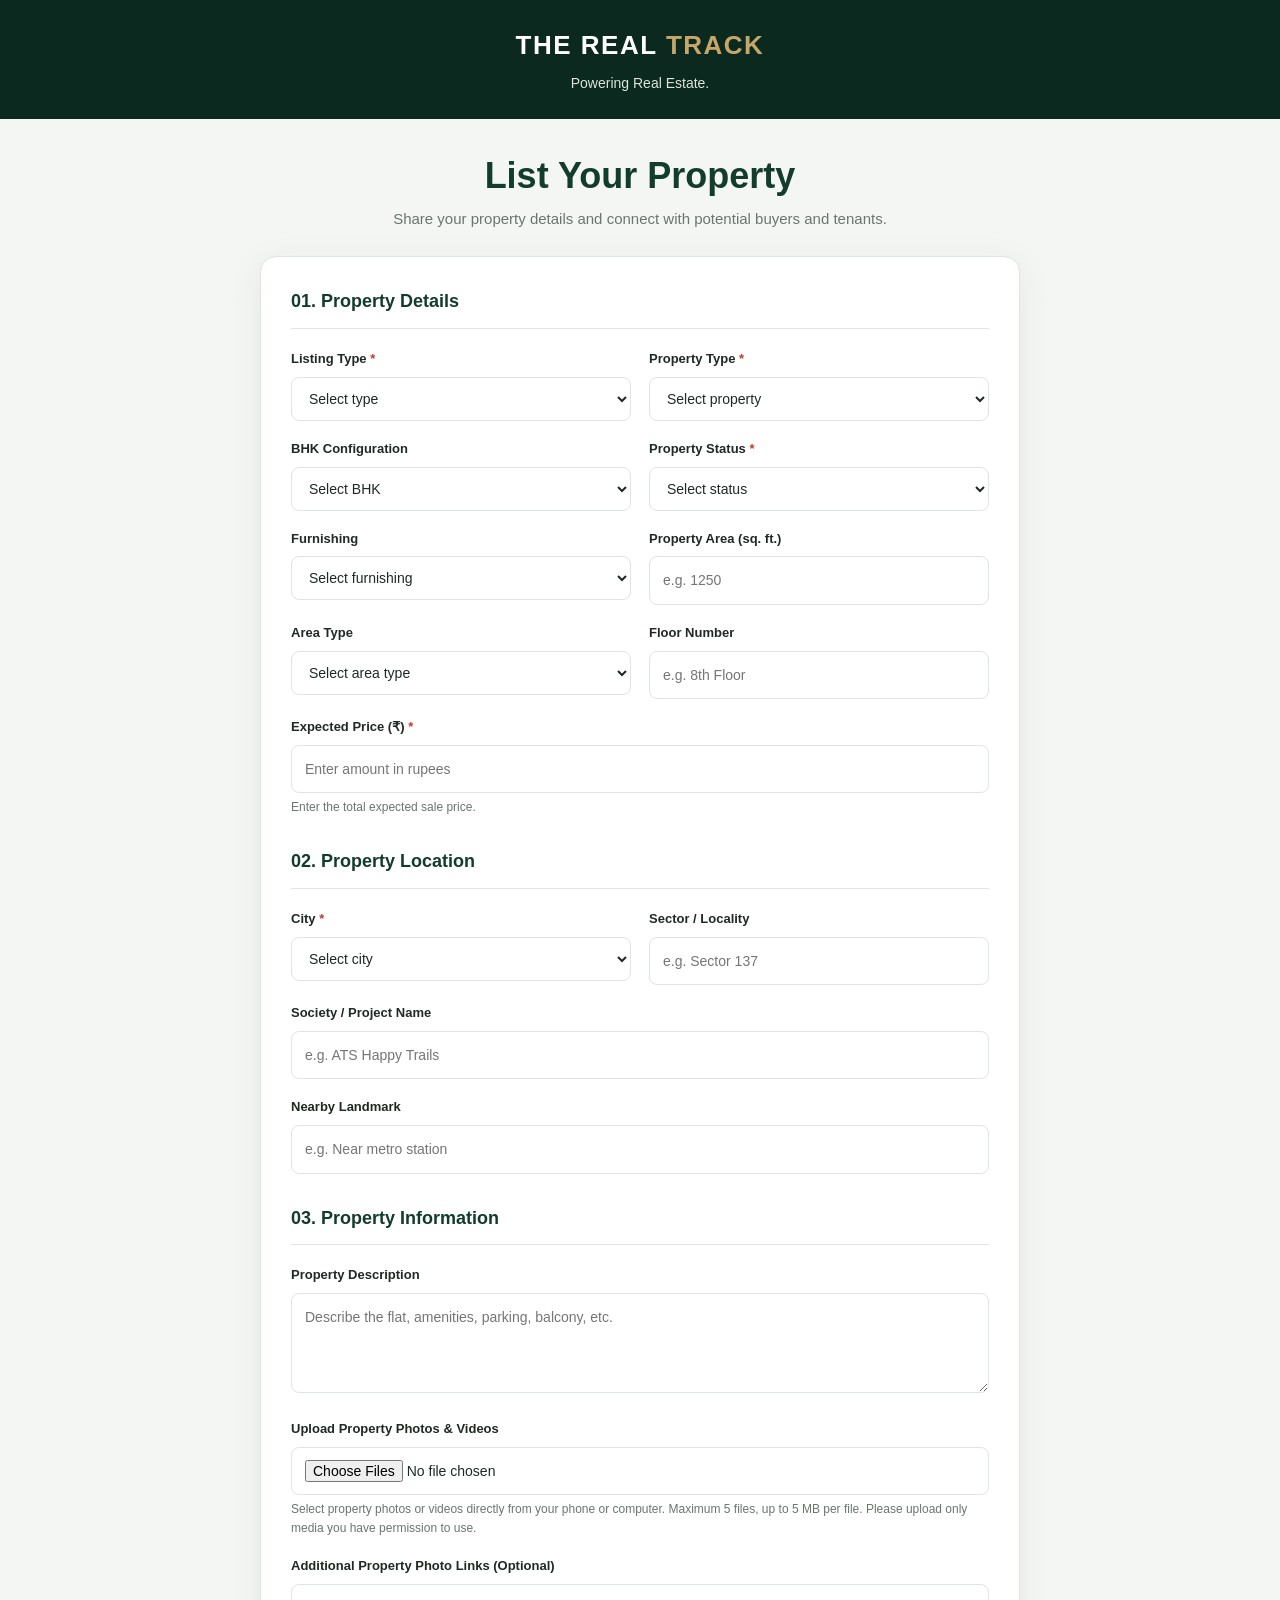
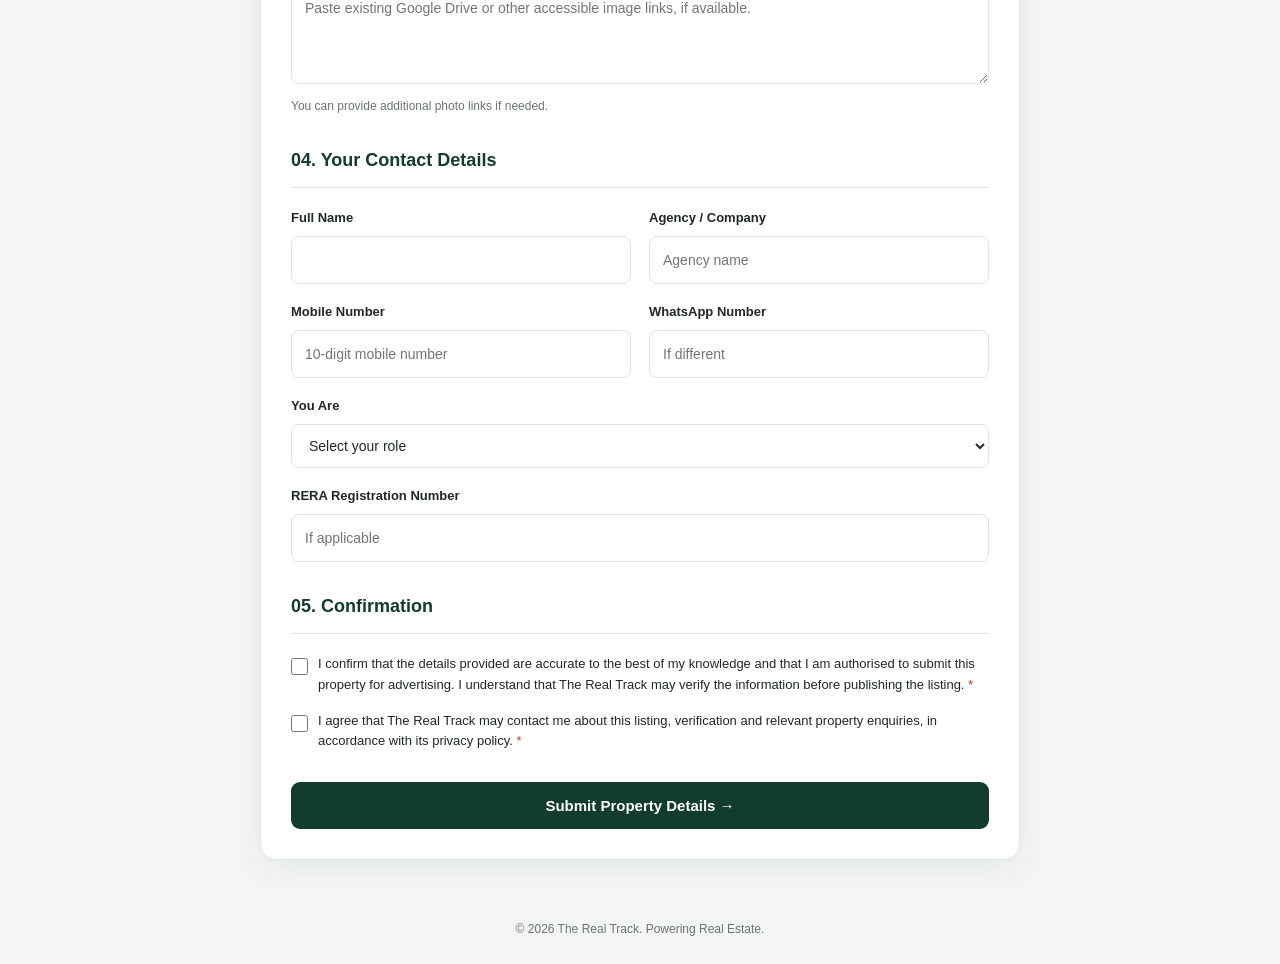
==== index.html @ ac091682 "chnage in code" ====
<!DOCTYPE html>
<html lang="en">

<head>
    <meta charset="UTF-8" />
    <meta name="viewport" content="width=device-width, initial-scale=1.0" />

    <title>List Your Property | The Real Track</title>

    <meta name="description"
        content="List your property with The Real Track and connect with potential buyers and tenants." />
        <link rel="stylesheet" href="style.css" />
</head>

<body>

    <header class="header">
        <div class="brand">THE REAL <span>TRACK</span></div>
        <p>Powering Real Estate.</p>
    </header>

    <main class="container">

        <div class="intro">
            <h1>List Your Property</h1>
            <p>
                Share your property details and connect with potential buyers
                and tenants.
            </p>
        </div>

        <div class="form-card">

            <div id="status" role="status" aria-live="polite"></div>

            <form id="propertyForm">

                <!-- PROPERTY DETAILS -->
                <section class="section">
                    <h2 class="section-heading">01. Property Details</h2>

                    <div class="grid">

                        <div class="field">
                            <label for="listingType">
                                Listing Type <span class="required">*</span>
                            </label>
                            <select id="listingType" name="listingType" required>
                                <option value="">Select type</option>
                                <option value="Sale">For Sale</option>
                                <option value="Rent">For Rent</option>
                            </select>
                        </div>

                        <div class="field">
                            <label for="propertyType">
                                Property Type <span class="required">*</span>
                            </label>
                            <select id="propertyType" name="propertyType" required>
                                <option value="">Select property</option>
                                <option value="Apartment / Flat">Apartment / Flat</option>
                                <option value="Independent House">Independent House</option>
                                <option value="Villa">Villa</option>
                                <option value="Builder Floor">Builder Floor</option>
                                <option value="Plot">Plot</option>
                                <option value="Commercial">Commercial Property</option>
                                <option value="Other">Other</option>
                            </select>
                        </div>

                        <div class="field">
                            <label for="bhk">BHK Configuration</label>
                            <select id="bhk" name="bhk">
                                <option value="">Select BHK</option>
                                <option value="Studio">Studio</option>
                                <option value="1 BHK">1 BHK</option>
                                <option value="2 BHK">2 BHK</option>
                                <option value="3 BHK">3 BHK</option>
                                <option value="4 BHK">4 BHK</option>
                                <option value="5+ BHK">5+ BHK</option>
                                <option value="Not Applicable">Not Applicable</option>
                            </select>
                        </div>

                        <div class="field">
                            <label for="status">
                                Property Status <span class="required">*</span>
                            </label>
                            <select id="statusProperty" name="propertyStatus" required>
                                <option value="">Select status</option>
                                <option value="Ready to Move">Ready to Move</option>
                                <option value="Under Construction">Under Construction</option>
                            </select>
                        </div>

                        <div class="field">
                            <label for="furnishing">Furnishing</label>
                            <select id="furnishing" name="furnishing">
                                <option value="">Select furnishing</option>
                                <option value="Fully Furnished">Fully Furnished</option>
                                <option value="Semi-Furnished">Semi-Furnished</option>
                                <option value="Unfurnished">Unfurnished</option>
                            </select>
                        </div>

                        <div class="field">
                            <label for="area">Property Area (sq. ft.)</label>
                            <input type="number" id="area" name="area" min="1" placeholder="e.g. 1250" />
                        </div>

                        <div class="field">
                            <label for="areaType">Area Type</label>
                            <select id="areaType" name="areaType">
                                <option value="">Select area type</option>
                                <option value="Carpet Area">Carpet Area</option>
                                <option value="Built-up Area">Built-up Area</option>
                                <option value="Super Built-up Area">Super Built-up Area</option>
                            </select>
                        </div>

                        <div class="field">
                            <label for="floor">Floor Number</label>
                            <input type="text" id="floor" name="floor" placeholder="e.g. 8th Floor" />
                        </div>

                        <div class="field full">
                            <label for="price">
                                <span id="priceLabel">Expected Price (₹)</span>
                                <span class="required">*</span>
                            </label>
                            <input type="number" id="price" name="price" min="1" step="any"
                                placeholder="Enter amount in rupees" required />
                            <p class="help-text" id="priceHelp">
                                Enter the total expected sale price.
                            </p>
                        </div>

                    </div>
                </section>

                <!-- LOCATION -->
                <section class="section">
                    <h2 class="section-heading">02. Property Location</h2>

                    <div class="grid">

                        <div class="field">
                            <label for="city">
                                City <span class="required">*</span>
                            </label>
                            <select id="city" name="city" required>
                                <option value="">Select city</option>
                                <option value="Noida">Noida</option>
                                <option value="Greater Noida">Greater Noida</option>
                                <option value="Greater Noida West">Greater Noida West</option>
                                <option value="Other">Other</option>
                            </select>
                        </div>

                        <div class="field">
                            <label for="locality">
                                Sector / Locality 
                            </label>
                            <input type="text" id="locality" name="locality" placeholder="e.g. Sector 137" required />
                        </div>

                        <div class="field full">
                            <label for="society">Society / Project Name</label>
                            <input type="text" id="society" name="society" placeholder="e.g. ATS Happy Trails" />
                        </div>

                        <div class="field full">
                            <label for="landmark">Nearby Landmark</label>
                            <input type="text" id="landmark" name="landmark" placeholder="e.g. Near metro station" />
                        </div>

                    </div>
                </section>

                <!-- DESCRIPTION -->
                <section class="section">
                    <h2 class="section-heading">03. Property Information</h2>

                    <div class="grid">

                        <div class="field full">
                            <label for="description">Property Description</label>
                            <textarea id="description" name="description" maxlength="2000"
                                placeholder="Describe the flat, amenities, parking, balcony, etc."></textarea>
                        </div>
                        <div class="field full">
                            <label for="propertyMedia">Upload Property Photos &amp; Videos</label>

                            <input type="file" id="propertyMedia" name="propertyMedia"
                                accept="image/jpeg,image/png,image/webp,image/gif,video/mp4,video/quicktime,video/webm"
                                multiple />

                            <p class="help-text">
                                Select property photos or videos directly from your phone or computer.
                                Maximum 5 files, up to 5 MB per file. Please upload only media you have
                                permission to use.
                            </p>

                            <div id="mediaPreview" aria-live="polite"></div>
                        </div>

                        <div class="field full">
                            <label for="photoLinks">Additional Property Photo Links (Optional)</label>

                            <textarea id="photoLinks" name="photoLinks"
                                placeholder="Paste existing Google Drive or other accessible image links, if available."></textarea>

                            <p class="help-text">
                                You can provide additional photo links if needed.
                            </p>
                        </div>

                    </div>
                </section>

                <!-- AGENT DETAILS -->
                <section class="section">
                    <h2 class="section-heading">04. Your Contact Details</h2>

                    <div class="grid">

                        <div class="field">
                            <label for="agentName">
                                Full Name 
                            </label>
                            <input type="text" id="agentName" name="agentName" autocomplete="name" maxlength="100"
                                required />
                        </div>

                        <div class="field">
                            <label for="agency">Agency / Company</label>
                            <input type="text" id="agency" name="agency" maxlength="150" placeholder="Agency name" />
                        </div>

                        <div class="field">
                            <label for="phone">
                                Mobile Number 
                            </label>
                            <input type="tel" id="phone" name="phone" autocomplete="tel" inputmode="numeric"
                                pattern="[6-9][0-9]{9}" maxlength="10" placeholder="10-digit mobile number"
                                title="Enter a valid 10-digit Indian mobile number"  />
                        </div>

                        <div class="field">
                            <label for="whatsapp">WhatsApp Number</label>
                            <input type="tel" id="whatsapp" name="whatsapp" inputmode="numeric" pattern="[6-9][0-9]{9}"
                                maxlength="10" placeholder="If different"
                                title="Enter a valid 10-digit Indian mobile number" />
                        </div>

                        <div class="field full">
                            <label for="role">
                                You Are 
                            </label>
                            <select id="role" name="role" required>
                                <option value="">Select your role</option>
                                <option value="Agent / Broker">Agent / Broker</option>
                                <option value="Property Owner">Property Owner</option>
                                <option value="Authorised Representative">
                                    Authorised Representative
                                </option>
                            </select>
                        </div>

                        <div class="field full">
                            <label for="rera">RERA Registration Number</label>
                            <input type="text" id="rera" name="rera" maxlength="100" placeholder="If applicable" />
                        </div>

                    </div>
                </section>

                <!-- CONSENT -->
                <section class="section">
                    <h2 class="section-heading">05. Confirmation</h2>

                    <div class="checkbox-row">
                        <input type="checkbox" id="permission" name="permission" value="Yes" required />
                        <label for="permission">
                            I confirm that the details provided are accurate to the best
                            of my knowledge and that I am authorised to submit this property
                            for advertising. I understand that The Real Track may verify
                            the information before publishing the listing.
                            <span class="required">*</span>
                        </label>
                    </div>

                    <div class="checkbox-row">
                        <input type="checkbox" id="contactConsent" name="contactConsent" value="Yes" required />
                        <label for="contactConsent">
                            I agree that The Real Track may contact me about this listing,
                            verification and relevant property enquiries, in accordance
                            with its privacy policy.
                            <span class="required">*</span>
                        </label>
                    </div>

                </section>

                <button type="submit" class="submit-btn" id="submitBtn">
                    Submit Property Details →
                </button>

            </form>
        </div>
    </main>

    <footer class="footer">
        © <span id="year"></span> The Real Track. Powering Real Estate.
    </footer>
    <script src="script.js"></script>
</body>

</html>
---- style.css ----
:root {
            --primary: #123d2c;
            --primary-dark: #0b291e;
            --accent: #c6a76a;
            --background: #f4f6f3;
            --text: #202923;
            --muted: #6b756e;
            --border: #dfe5df;
            --white: #ffffff;
            --success: #176b3a;
            --error: #b42318;
        }

        * {
            box-sizing: border-box;
            margin: 0;
            padding: 0;
        }

        body {
            font-family: Arial, Helvetica, sans-serif;
            background: var(--background);
            color: var(--text);
            line-height: 1.6;
        }

        .header {
            background: var(--primary-dark);
            color: var(--white);
            padding: 25px 20px;
            text-align: center;
        }

        .brand {
            font-size: 26px;
            font-weight: 800;
            letter-spacing: 1.5px;
        }

        .brand span {
            color: var(--accent);
        }

        .header p {
            margin-top: 5px;
            font-size: 14px;
            color: #dce6df;
        }

        .container {
            width: min(760px, calc(100% - 30px));
            margin: 35px auto;
        }

        .intro {
            text-align: center;
            margin-bottom: 25px;
        }

        .intro h1 {
            font-size: clamp(26px, 5vw, 36px);
            color: var(--primary);
            line-height: 1.2;
            margin-bottom: 10px;
        }

        .intro p {
            color: var(--muted);
            font-size: 15px;
        }

        .form-card {
            background: var(--white);
            border-radius: 16px;
            padding: 30px;
            box-shadow: 0 8px 35px rgba(18, 61, 44, 0.07);
            border: 1px solid var(--border);
        }

        .section {
            margin-bottom: 30px;
        }

        .section-heading {
            color: var(--primary);
            font-size: 18px;
            font-weight: 700;
            padding-bottom: 12px;
            margin-bottom: 20px;
            border-bottom: 1px solid var(--border);
        }

        .grid {
            display: grid;
            grid-template-columns: repeat(2, minmax(0, 1fr));
            gap: 18px;
        }

        .field {
            min-width: 0;
        }

        .field.full {
            grid-column: 1 / -1;
        }

        label {
            display: block;
            font-size: 13px;
            font-weight: 700;
            margin-bottom: 7px;
        }

        .required {
            color: #c0392b;
        }

        input,
        select,
        textarea {
            width: 100%;
            padding: 12px 13px;
            border: 1px solid var(--border);
            border-radius: 8px;
            font: inherit;
            font-size: 14px;
            color: var(--text);
            background: var(--white);
            outline: none;
            transition: border-color 0.2s, box-shadow 0.2s;
        }

        input:focus,
        select:focus,
        textarea:focus {
            border-color: var(--primary);
            box-shadow: 0 0 0 3px rgba(18, 61, 44, 0.09);
        }

        textarea {
            min-height: 100px;
            resize: vertical;
        }

        .help-text {
            color: var(--muted);
            font-size: 12px;
            margin-top: 5px;
        }

        .checkbox-row {
            display: flex;
            align-items: flex-start;
            gap: 10px;
            margin-top: 15px;
        }

        .checkbox-row input {
            width: 17px;
            height: 17px;
            margin-top: 4px;
            flex-shrink: 0;
        }

        .checkbox-row label {
            font-weight: 400;
            font-size: 13px;
            margin: 0;
        }

        .submit-btn {
            width: 100%;
            padding: 15px;
            border: none;
            border-radius: 9px;
            background: var(--primary);
            color: var(--white);
            font-size: 15px;
            font-weight: 700;
            cursor: pointer;
            transition: background 0.2s, transform 0.2s;
        }

        .submit-btn:hover {
            background: var(--primary-dark);
            transform: translateY(-1px);
        }

        .submit-btn:disabled {
            opacity: 0.65;
            cursor: not-allowed;
            transform: none;
        }

        #status {
            display: none;
            padding: 13px;
            border-radius: 8px;
            margin-bottom: 18px;
            font-size: 14px;
        }

        #status.success {
            display: block;
            background: #e9f7ee;
            color: var(--success);
        }

        #status.error {
            display: block;
            background: #fcebea;
            color: var(--error);
        }

        .footer {
            text-align: center;
            padding: 25px 15px;
            font-size: 12px;
            color: var(--muted);
        }

        @media (max-width: 560px) {
            .form-card {
                padding: 20px 16px;
            }

            .grid {
                grid-template-columns: 1fr;
                gap: 15px;
            }

            .field.full {
                grid-column: auto;
            }

            .container {
                margin: 25px auto;
            }
        }
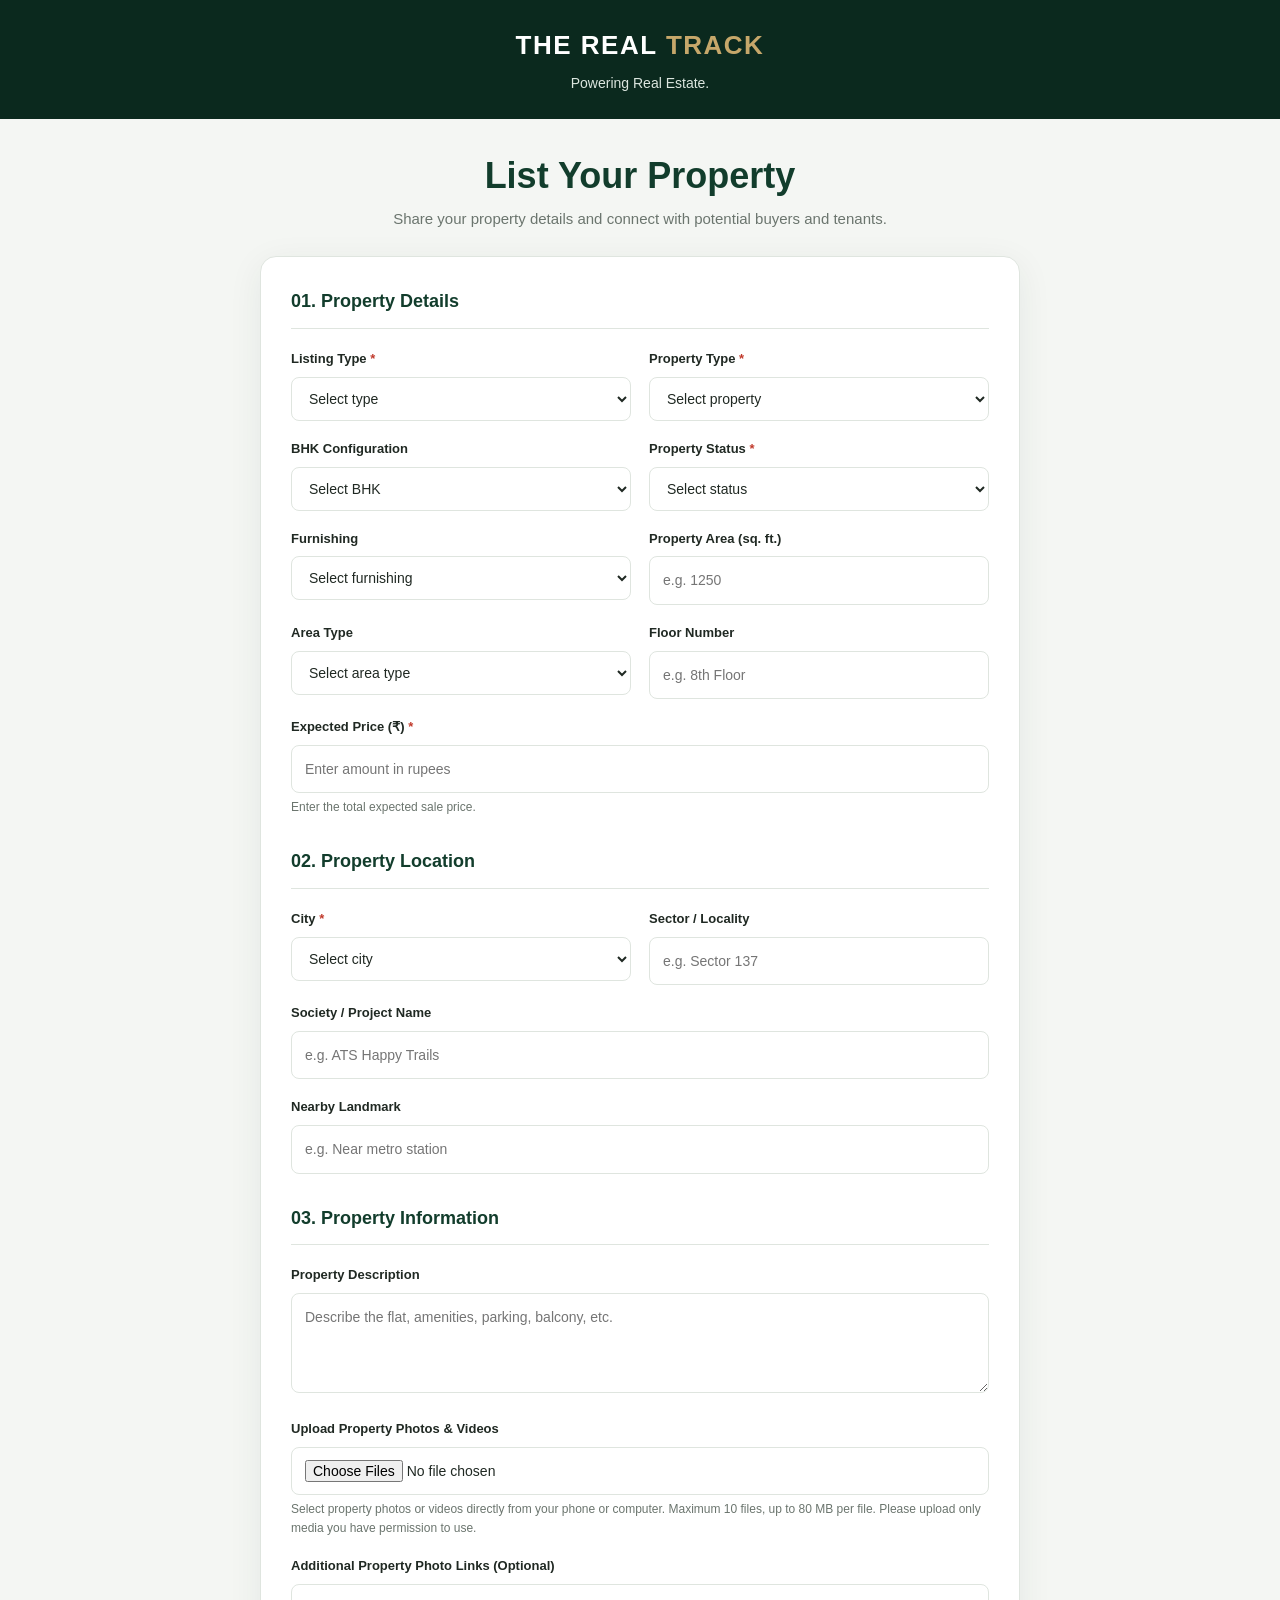
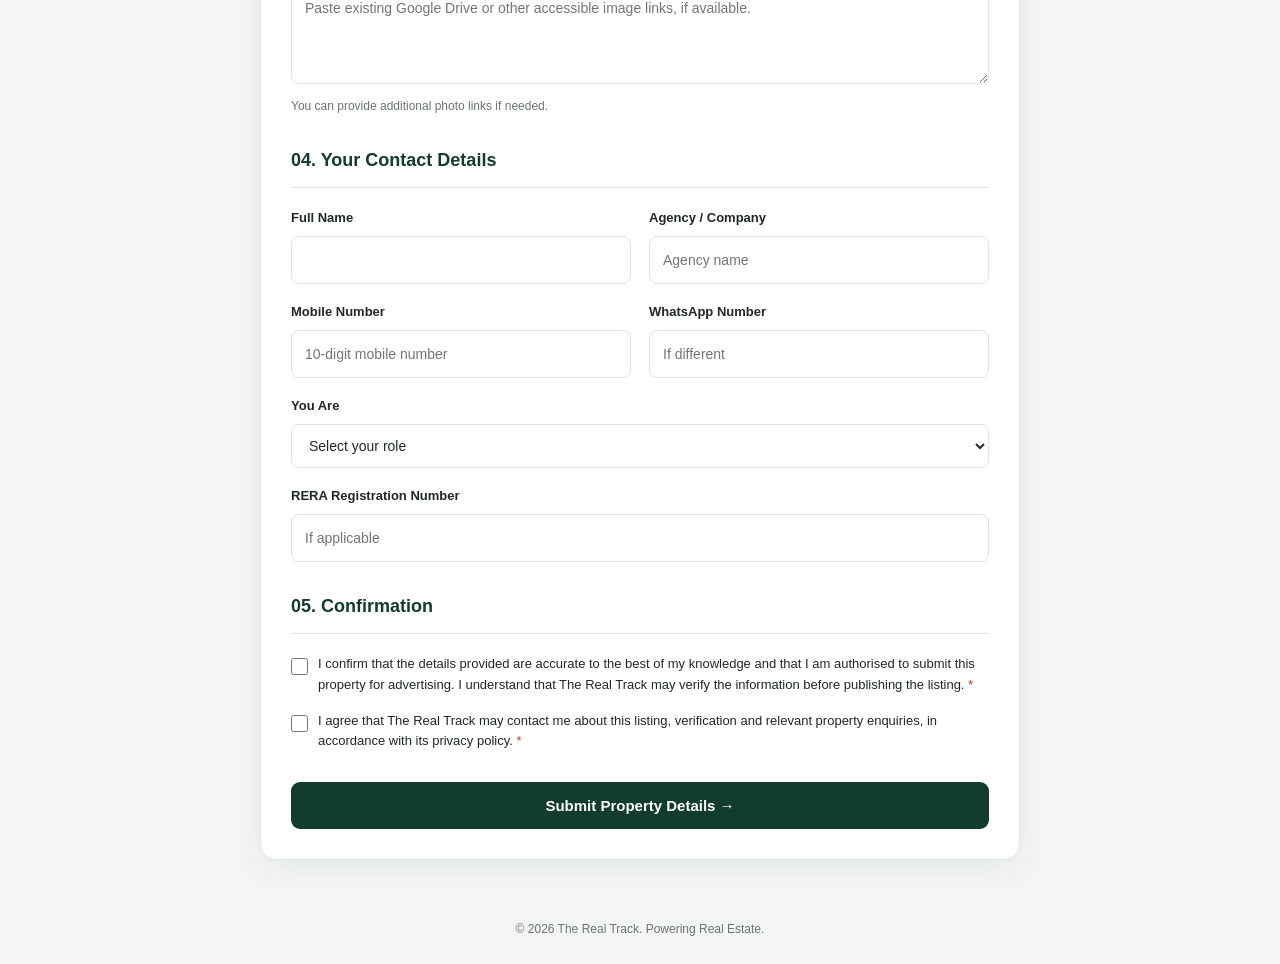
==== commit 7cd3f445: "chnage in file size" ====
--- a/index.html
+++ b/index.html
@@ -197,7 +197,7 @@
 
                             <p class="help-text">
                                 Select property photos or videos directly from your phone or computer.
-                                Maximum 5 files, up to 5 MB per file. Please upload only media you have
+                                Maximum 10 files, up to 80 MB per file. Please upload only media you have
                                 permission to use.
                             </p>
 
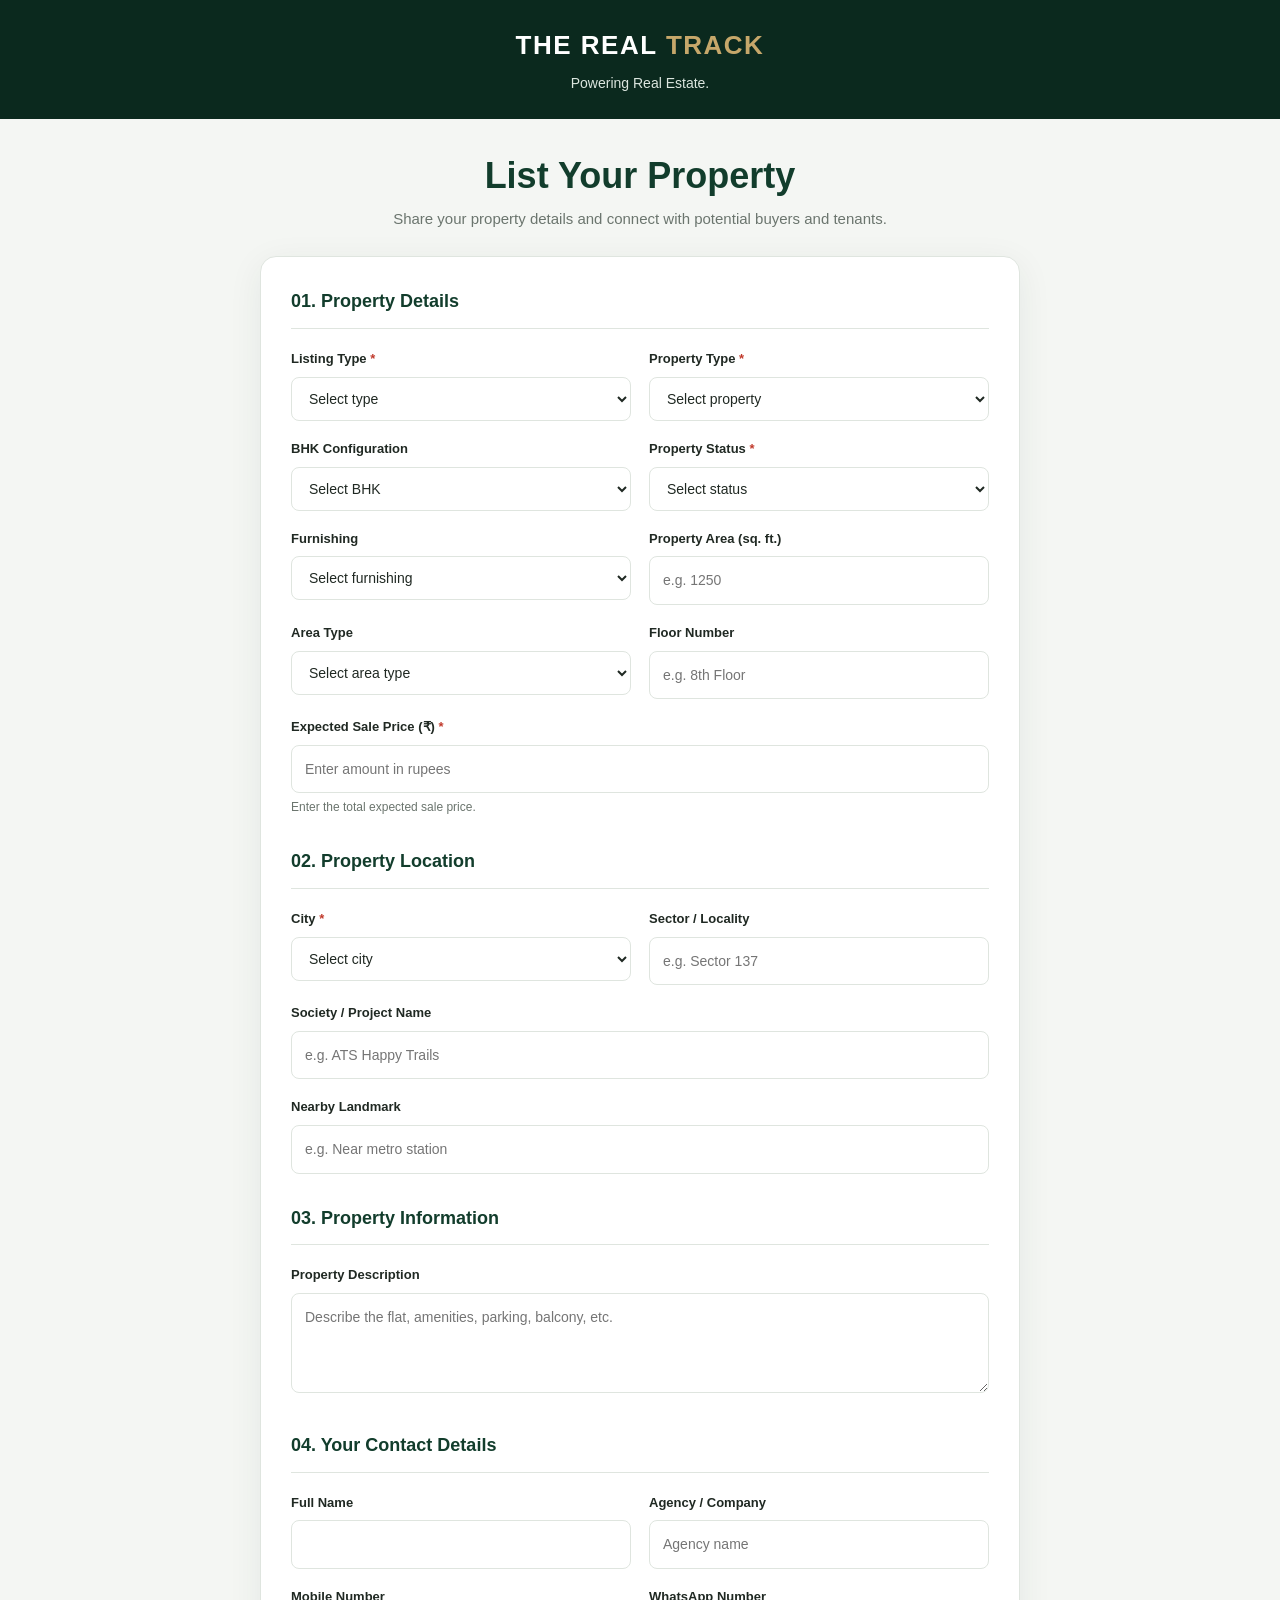
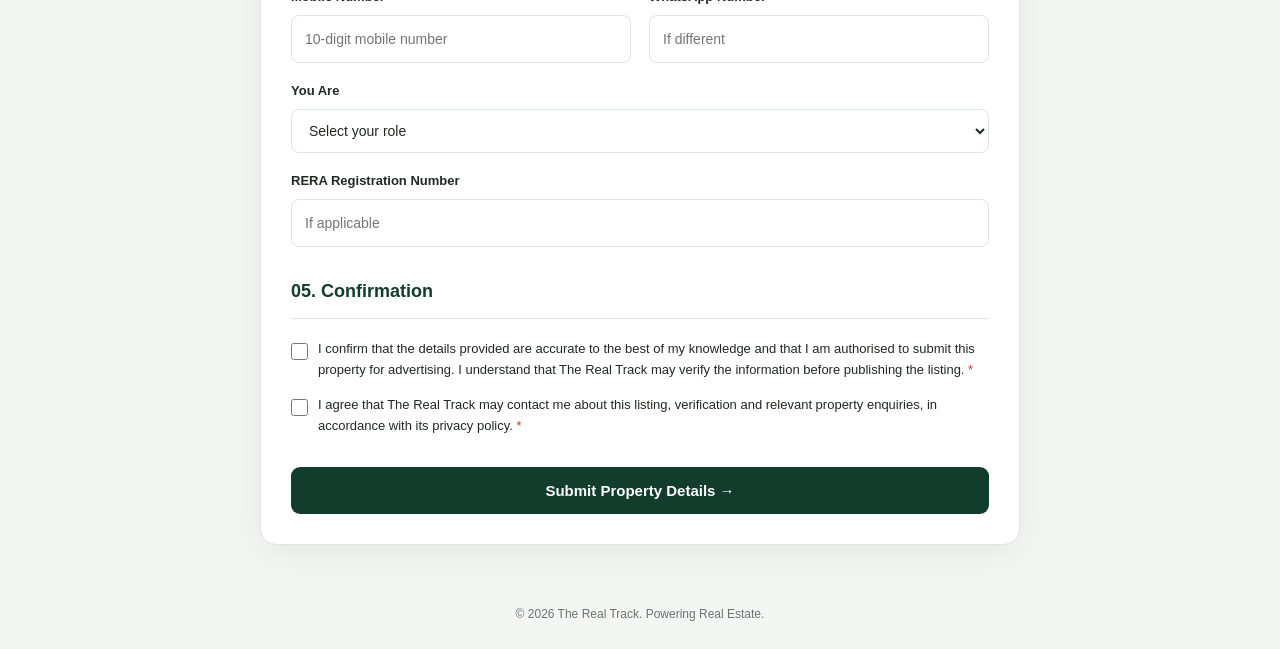
==== commit 12f874eb: "Remove the Media content" ====
--- a/index.html
+++ b/index.html
@@ -161,7 +161,7 @@
                             <label for="locality">
                                 Sector / Locality 
                             </label>
-                            <input type="text" id="locality" name="locality" placeholder="e.g. Sector 137" required />
+                            <input type="text" id="locality" name="locality" placeholder="e.g. Sector 137"  />
                         </div>
 
                         <div class="field full">
@@ -188,32 +188,7 @@
                             <textarea id="description" name="description" maxlength="2000"
                                 placeholder="Describe the flat, amenities, parking, balcony, etc."></textarea>
                         </div>
-                        <div class="field full">
-                            <label for="propertyMedia">Upload Property Photos &amp; Videos</label>
-
-                            <input type="file" id="propertyMedia" name="propertyMedia"
-                                accept="image/jpeg,image/png,image/webp,image/gif,video/mp4,video/quicktime,video/webm"
-                                multiple />
-
-                            <p class="help-text">
-                                Select property photos or videos directly from your phone or computer.
-                                Maximum 10 files, up to 80 MB per file. Please upload only media you have
-                                permission to use.
-                            </p>
-
-                            <div id="mediaPreview" aria-live="polite"></div>
-                        </div>
-
-                        <div class="field full">
-                            <label for="photoLinks">Additional Property Photo Links (Optional)</label>
-
-                            <textarea id="photoLinks" name="photoLinks"
-                                placeholder="Paste existing Google Drive or other accessible image links, if available."></textarea>
-
-                            <p class="help-text">
-                                You can provide additional photo links if needed.
-                            </p>
-                        </div>
+                    
 
                     </div>
                 </section>
@@ -257,7 +232,7 @@
                             <label for="role">
                                 You Are 
                             </label>
-                            <select id="role" name="role" required>
+                            <select id="role" name="role" >
                                 <option value="">Select your role</option>
                                 <option value="Agent / Broker">Agent / Broker</option>
                                 <option value="Property Owner">Property Owner</option>
